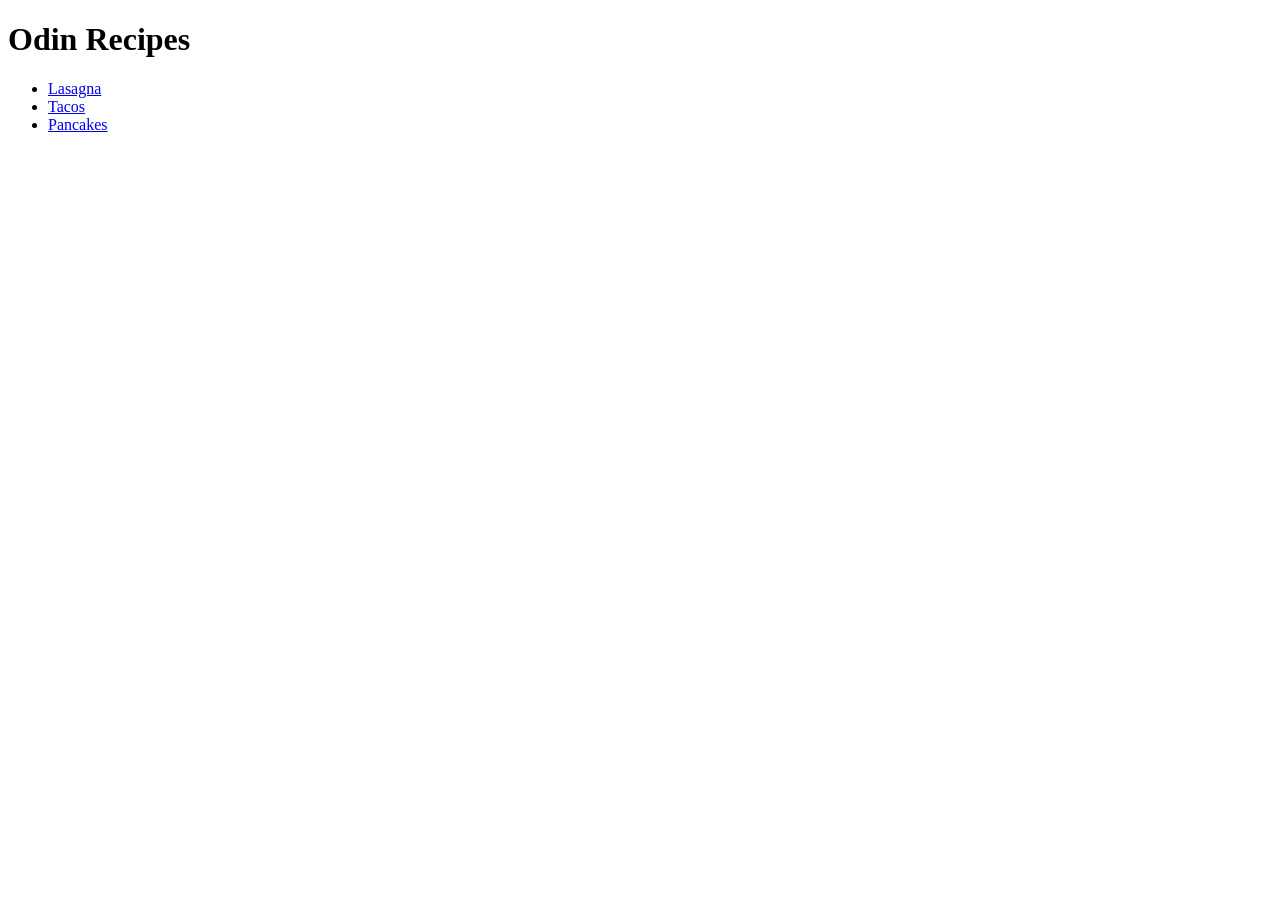
==== index.html @ 2f655c5c "Create recipes website" ====
<!DOCTYPE html>
<html lang="en">
<head>
    <meta charset="UTF-8">
    <title>Odin Recipes</title>
</head>
<body>
    <h1>Odin Recipes</h1>

    <ul>
        <li><a href="recipes/lasagna.html">Lasagna</a></li>
        <li><a href="recipes/tacos.html">Tacos</a></li>
        <li><a href="recipes/pancakes.html">Pancakes</a></li>
    </ul>
</body>
</html>
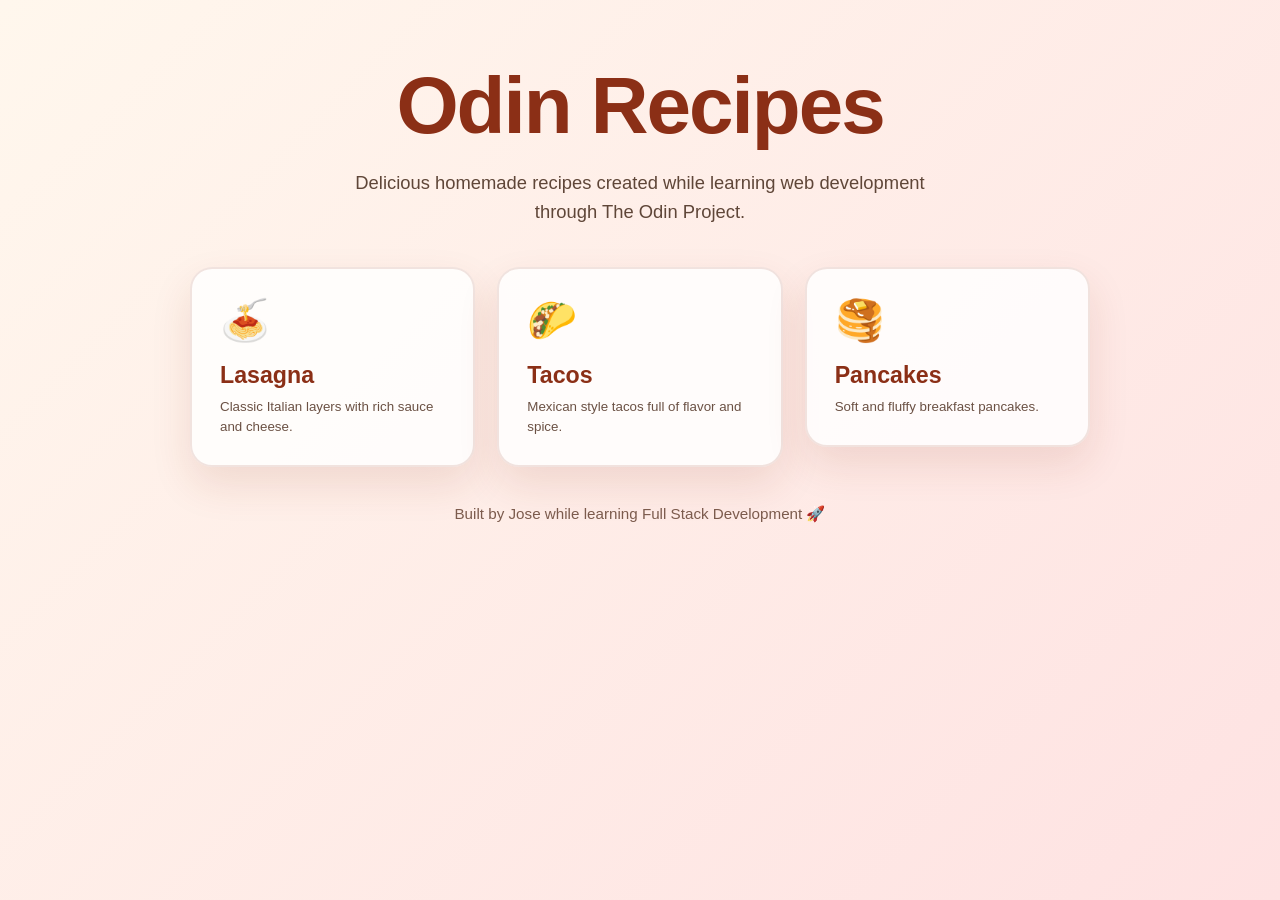
==== commit c2cab644: "Redesign homepage with modern CSS layout" ====
--- a/index.html
+++ b/index.html
@@ -2,15 +2,55 @@
 <html lang="en">
 <head>
     <meta charset="UTF-8">
+    <meta name="viewport" content="width=device-width, initial-scale=1.0">
     <title>Odin Recipes</title>
+    <link rel="stylesheet" href="styles.css">
 </head>
 <body>
-    <h1>Odin Recipes</h1>
 
-    <ul>
-        <li><a href="recipes/lasagna.html">Lasagna</a></li>
-        <li><a href="recipes/tacos.html">Tacos</a></li>
-        <li><a href="recipes/pancakes.html">Pancakes</a></li>
-    </ul>
+    <div class="container">
+
+        <div class="hero">
+            <h1>Odin Recipes</h1>
+            <p>
+                Delicious homemade recipes created while learning web development
+                through The Odin Project.
+            </p>
+        </div>
+
+        <ul class="recipe-list">
+
+            <li class="recipe-card">
+                <a href="recipes/lasagna.html">
+                    <span>🍝</span>
+                    <strong>Lasagna</strong>
+                    <small>Classic Italian layers with rich sauce and cheese.</small>
+                </a>
+            </li>
+
+            <li class="recipe-card">
+                <a href="recipes/tacos.html">
+                    <span>🌮</span>
+                    <strong>Tacos</strong>
+                    <small>Mexican style tacos full of flavor and spice.</small>
+                </a>
+            </li>
+
+            <li class="recipe-card">
+                <a href="recipes/pancakes.html">
+                    <span>🥞</span>
+                    <strong>Pancakes</strong>
+                    <small>Soft and fluffy breakfast pancakes.</small>
+                </a>
+            </li>
+
+        </ul>
+
+        <p class="footer-note">
+            Built by Jose while learning Full Stack Development 🚀
+        </p>
+
+    </div>
+
 </body>
 </html>
--- a/styles.css
+++ b/styles.css
@@ -0,0 +1,92 @@
+* {
+    box-sizing: border-box;
+}
+
+body {
+    margin: 0;
+    min-height: 100vh;
+    font-family: Arial, Helvetica, sans-serif;
+    background: linear-gradient(135deg, #fff7ed, #fee2e2);
+    color: #2f241d;
+}
+
+.container {
+    width: min(900px, 92%);
+    margin: 0 auto;
+    padding: 60px 0;
+}
+
+.hero {
+    text-align: center;
+    margin-bottom: 40px;
+}
+
+.hero h1 {
+    font-size: clamp(2.5rem, 8vw, 5rem);
+    margin: 0 0 16px;
+    color: #8b2f16;
+    letter-spacing: -2px;
+}
+
+.hero p {
+    max-width: 620px;
+    margin: 0 auto;
+    font-size: 1.15rem;
+    line-height: 1.6;
+    color: #5f4638;
+}
+
+.recipe-list {
+    display: grid;
+    grid-template-columns: repeat(auto-fit, minmax(220px, 1fr));
+    gap: 22px;
+    padding: 0;
+    margin: 0;
+    list-style: none;
+}
+
+.recipe-card a {
+    display: block;
+    padding: 28px;
+    min-height: 150px;
+    text-decoration: none;
+    color: #2f241d;
+    background: rgba(255, 255, 255, 0.82);
+    border: 2px solid rgba(139, 47, 22, 0.12);
+    border-radius: 22px;
+    box-shadow: 0 18px 40px rgba(139, 47, 22, 0.12);
+    transition: transform 0.2s ease, box-shadow 0.2s ease, border-color 0.2s ease;
+}
+
+.recipe-card a:hover,
+.recipe-card a:focus {
+    transform: translateY(-8px);
+    border-color: rgba(139, 47, 22, 0.35);
+    box-shadow: 0 24px 55px rgba(139, 47, 22, 0.2);
+}
+
+.recipe-card span {
+    display: block;
+    font-size: 2.5rem;
+    margin-bottom: 18px;
+}
+
+.recipe-card strong {
+    display: block;
+    font-size: 1.45rem;
+    margin-bottom: 8px;
+    color: #8b2f16;
+}
+
+.recipe-card small {
+    display: block;
+    line-height: 1.5;
+    color: #6b5144;
+}
+
+.footer-note {
+    text-align: center;
+    margin-top: 38px;
+    color: #7c5b4d;
+    font-size: 0.95rem;
+}
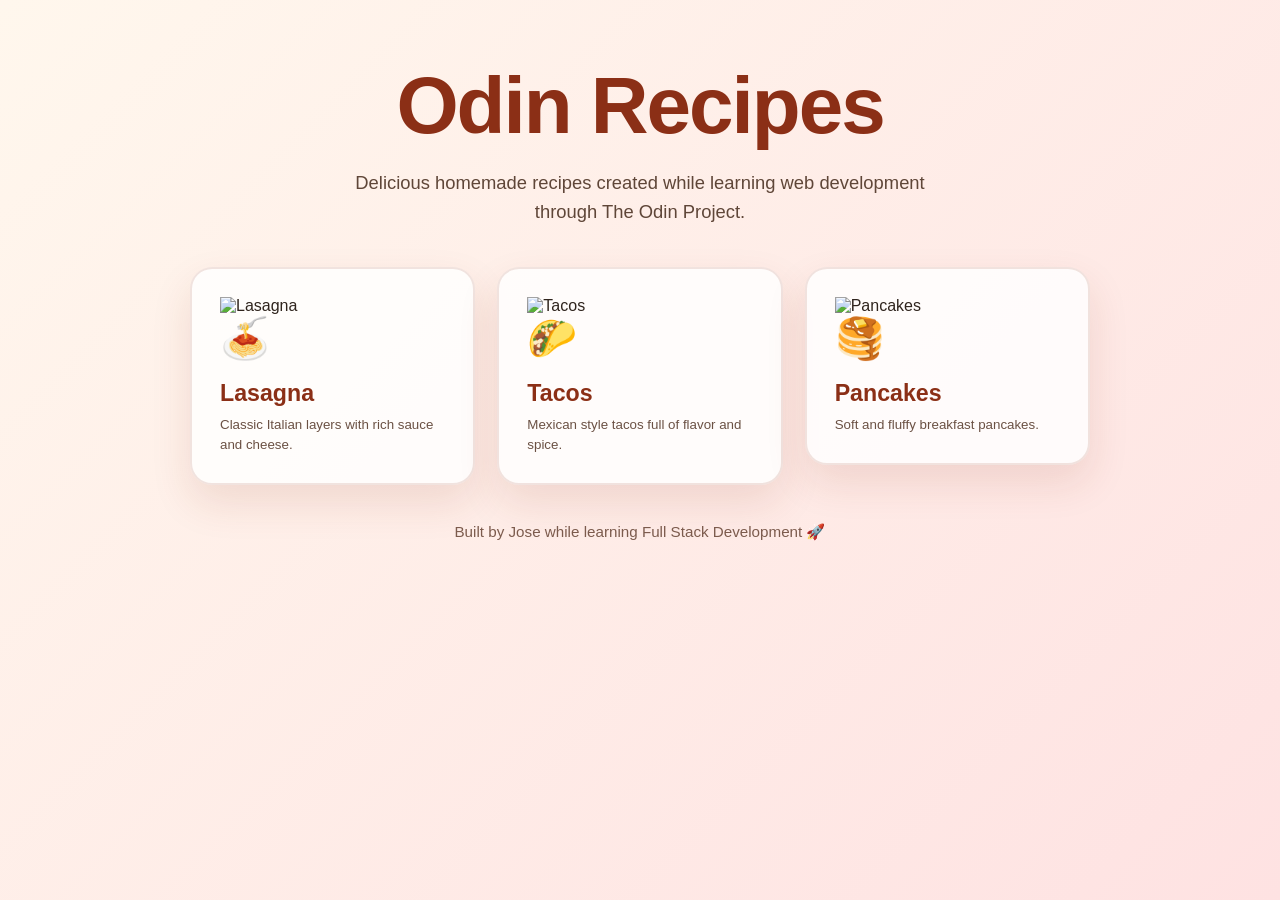
==== commit 7940faca: "Add recipe photos to homepage cards" ====
--- a/index.html
+++ b/index.html
@@ -4,7 +4,7 @@
     <meta charset="UTF-8">
     <meta name="viewport" content="width=device-width, initial-scale=1.0">
     <title>Odin Recipes</title>
-    <link rel="stylesheet" href="styles.css">
+    <link rel="stylesheet" href="styles.css?v=3">
 </head>
 <body>
 
@@ -22,6 +22,7 @@
 
             <li class="recipe-card">
                 <a href="recipes/lasagna.html">
+                    <img class="card-image" src="https://images.unsplash.com/photo-1574894709920-11b28e7367e3?auto=format&fit=crop&w=900&q=80" alt="Lasagna">
                     <span>🍝</span>
                     <strong>Lasagna</strong>
                     <small>Classic Italian layers with rich sauce and cheese.</small>
@@ -30,6 +31,7 @@
 
             <li class="recipe-card">
                 <a href="recipes/tacos.html">
+                    <img class="card-image" src="https://images.unsplash.com/photo-1565299585323-38d6b0865b47?auto=format&fit=crop&w=900&q=80" alt="Tacos">
                     <span>🌮</span>
                     <strong>Tacos</strong>
                     <small>Mexican style tacos full of flavor and spice.</small>
@@ -38,6 +40,7 @@
 
             <li class="recipe-card">
                 <a href="recipes/pancakes.html">
+                    <img class="card-image" src="https://images.unsplash.com/photo-1528207776546-365bb710ee93?auto=format&fit=crop&w=900&q=80" alt="Pancakes">
                     <span>🥞</span>
                     <strong>Pancakes</strong>
                     <small>Soft and fluffy breakfast pancakes.</small>
--- a/styles.css
+++ b/styles.css
@@ -8,6 +8,11 @@
     font-family: Arial, Helvetica, sans-serif;
     background: linear-gradient(135deg, #fff7ed, #fee2e2);
     color: #2f241d;
+}
+
+img {
+    max-width: 100%;
+    display: block;
 }
 
 .container {
@@ -90,3 +95,104 @@
     color: #7c5b4d;
     font-size: 0.95rem;
 }
+
+.back-link {
+    display: inline-block;
+    margin-bottom: 28px;
+    padding: 10px 16px;
+    border-radius: 999px;
+    text-decoration: none;
+    color: #8b2f16;
+    background: rgba(255, 255, 255, 0.7);
+    border: 1px solid rgba(139, 47, 22, 0.18);
+    font-weight: 700;
+}
+
+.back-link:hover,
+.back-link:focus {
+    background: #ffffff;
+}
+
+.recipe-page {
+    background: rgba(255, 255, 255, 0.82);
+    border: 2px solid rgba(139, 47, 22, 0.12);
+    border-radius: 28px;
+    overflow: hidden;
+    box-shadow: 0 24px 60px rgba(139, 47, 22, 0.14);
+}
+
+.recipe-header {
+    padding: 36px;
+    background: linear-gradient(135deg, rgba(255, 247, 237, 0.95), rgba(255, 255, 255, 0.95));
+}
+
+.recipe-header h1 {
+    margin: 0 0 12px;
+    font-size: clamp(2.4rem, 7vw, 4.5rem);
+    color: #8b2f16;
+}
+
+.recipe-header p {
+    margin: 0;
+    max-width: 680px;
+    color: #5f4638;
+    font-size: 1.1rem;
+    line-height: 1.6;
+}
+
+.recipe-image {
+    width: 100%;
+    height: min(420px, 58vw);
+    object-fit: cover;
+}
+
+.recipe-content {
+    padding: 36px;
+}
+
+.info-grid {
+    display: grid;
+    grid-template-columns: repeat(auto-fit, minmax(240px, 1fr));
+    gap: 24px;
+}
+
+.info-card {
+    padding: 24px;
+    border-radius: 20px;
+    background: #fffaf5;
+    border: 1px solid rgba(139, 47, 22, 0.12);
+}
+
+.info-card h2 {
+    margin-top: 0;
+    color: #8b2f16;
+}
+
+.info-card li {
+    margin-bottom: 10px;
+    line-height: 1.5;
+}
+
+.description-box {
+    margin-bottom: 28px;
+    padding: 24px;
+    border-left: 6px solid #8b2f16;
+    background: #fffaf5;
+    border-radius: 18px;
+}
+
+.description-box h2 {
+    margin-top: 0;
+    color: #8b2f16;
+}
+
+@media (max-width: 640px) {
+    .container {
+        padding: 32px 0;
+    }
+
+    .recipe-header,
+    .recipe-content {
+        padding: 24px;
+    }
+}
